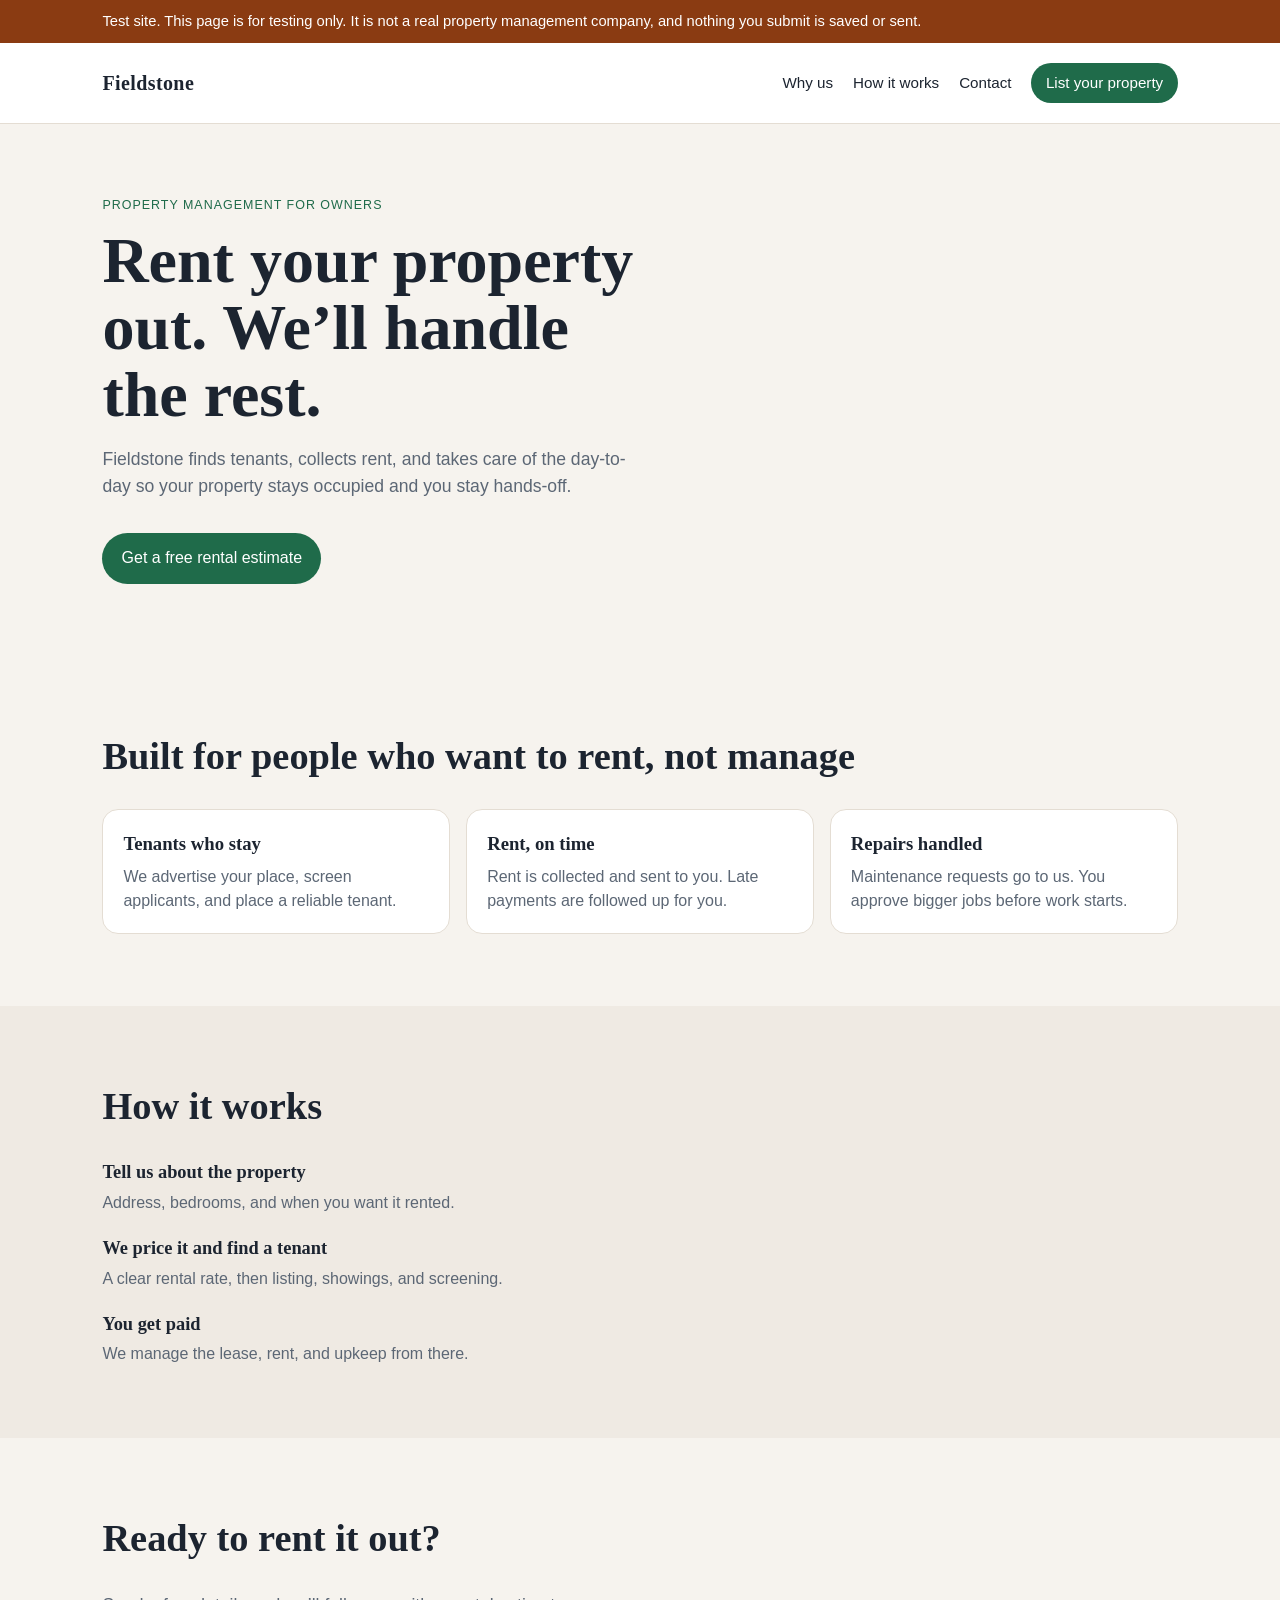
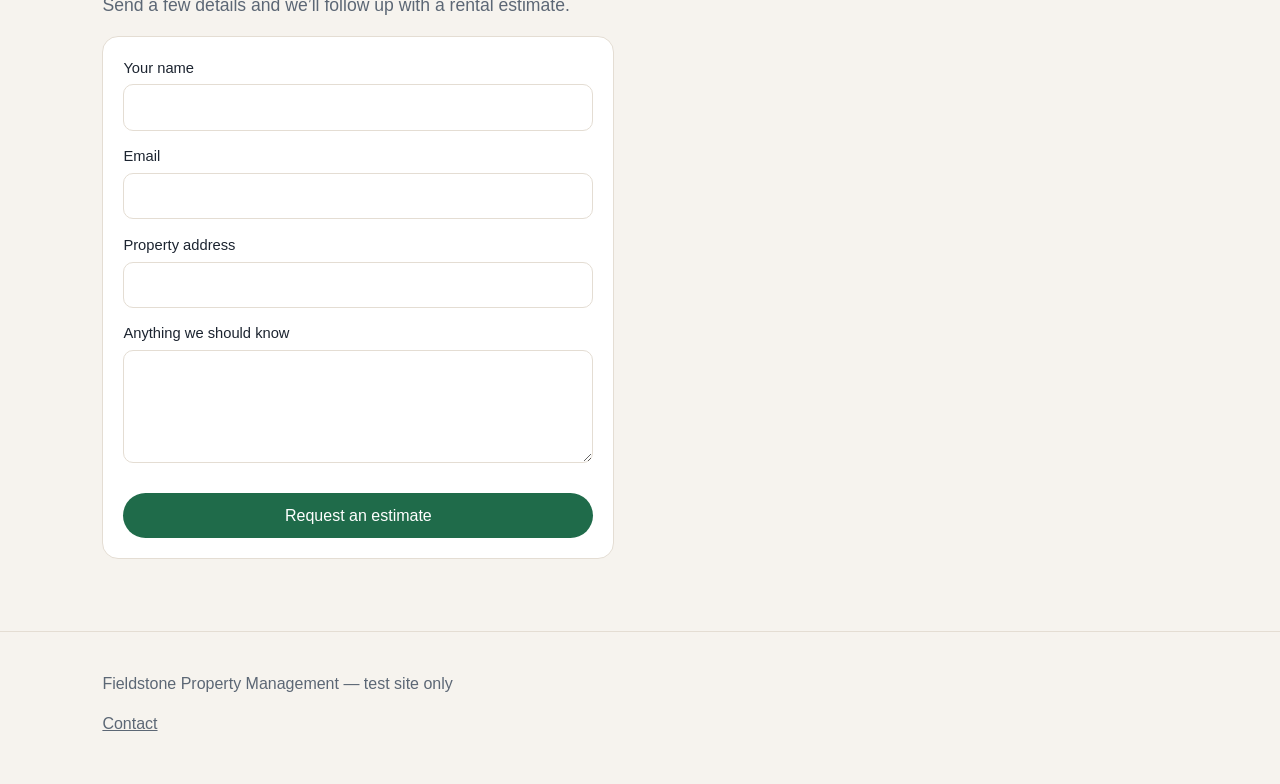
==== index.html @ cdb982b9 "Add a test property site with a contact page. Co-authored-by: Cursor <cursoragent@cursor.com>" ====
<!DOCTYPE html>
<html lang="en">
<head>
  <meta charset="UTF-8">
  <meta name="viewport" content="width=device-width, initial-scale=1.0">
  <title>Fieldstone Property Management — Test Site</title>
  <link rel="stylesheet" href="styles.css">
</head>
<body>
  <p class="test-banner">Test site. This page is for testing only. It is not a real property management company, and nothing you submit is saved or sent.</p>
  <header class="site-header">
    <a class="logo" href="index.html">Fieldstone</a>
    <nav>
      <a href="#why">Why us</a>
      <a href="#how">How it works</a>
      <a href="contact.html">Contact</a>
      <a href="#contact" class="nav-cta">List your property</a>
    </nav>
  </header>

  <main id="top">
    <section class="hero">
      <p class="eyebrow">Property management for owners</p>
      <h1>Rent your property out. We’ll handle the rest.</h1>
      <p class="lead">
        Fieldstone finds tenants, collects rent, and takes care of the day-to-day
        so your property stays occupied and you stay hands-off.
      </p>
      <a class="button" href="#contact">Get a free rental estimate</a>
    </section>

    <section id="why" class="panel">
      <h2>Built for people who want to rent, not manage</h2>
      <div class="cards">
        <article>
          <h3>Tenants who stay</h3>
          <p>We advertise your place, screen applicants, and place a reliable tenant.</p>
        </article>
        <article>
          <h3>Rent, on time</h3>
          <p>Rent is collected and sent to you. Late payments are followed up for you.</p>
        </article>
        <article>
          <h3>Repairs handled</h3>
          <p>Maintenance requests go to us. You approve bigger jobs before work starts.</p>
        </article>
      </div>
    </section>

    <section id="how" class="panel alt">
      <h2>How it works</h2>
      <ol class="steps">
        <li>
          <strong>Tell us about the property</strong>
          <span>Address, bedrooms, and when you want it rented.</span>
        </li>
        <li>
          <strong>We price it and find a tenant</strong>
          <span>A clear rental rate, then listing, showings, and screening.</span>
        </li>
        <li>
          <strong>You get paid</strong>
          <span>We manage the lease, rent, and upkeep from there.</span>
        </li>
      </ol>
    </section>

    <section id="contact" class="panel">
      <h2>Ready to rent it out?</h2>
      <p class="lead">Send a few details and we’ll follow up with a rental estimate.</p>
      <form id="inquiry">
        <label>
          Your name
          <input type="text" name="name" required>
        </label>
        <label>
          Email
          <input type="email" name="email" required>
        </label>
        <label>
          Property address
          <input type="text" name="address" required>
        </label>
        <label>
          Anything we should know
          <textarea name="notes" rows="4"></textarea>
        </label>
        <button class="button" type="submit">Request an estimate</button>
        <p id="thanks" class="thanks" hidden>Test only. This form does not send or save anything.</p>
      </form>
    </section>
  </main>

  <footer>
    <p>Fieldstone Property Management — test site only</p>
    <p><a href="contact.html">Contact</a></p>
  </footer>

  <script>
    document.getElementById("inquiry").addEventListener("submit", function (event) {
      event.preventDefault();
      document.getElementById("thanks").hidden = false;
      event.currentTarget.reset();
    });
  </script>
</body>
</html>
---- styles.css ----
:root {
  --ink: #1c2430;
  --muted: #5c6775;
  --paper: #f6f3ee;
  --card: #ffffff;
  --line: #e4ddd3;
  --accent: #1f6b4a;
  --accent-dark: #174f37;
}

* {
  box-sizing: border-box;
}

.test-banner {
  margin: 0;
  padding: 0.65rem 8vw;
  background: #8a3b12;
  color: #fff;
  font-family: "Segoe UI", sans-serif;
  font-size: 0.92rem;
}

body {
  margin: 0;
  font-family: Georgia, "Times New Roman", serif;
  color: var(--ink);
  background: var(--paper);
  line-height: 1.5;
}

a {
  color: inherit;
}

.site-header {
  display: flex;
  justify-content: space-between;
  align-items: center;
  gap: 1rem;
  padding: 1.25rem 8vw;
  background: #fff;
  border-bottom: 1px solid var(--line);
}

.logo {
  font-size: 1.25rem;
  font-weight: 700;
  text-decoration: none;
  letter-spacing: 0.02em;
}

nav {
  display: flex;
  align-items: center;
  gap: 1.25rem;
  font-family: "Segoe UI", sans-serif;
  font-size: 0.95rem;
}

nav a {
  text-decoration: none;
}

.nav-cta {
  background: var(--accent);
  color: #fff;
  padding: 0.55rem 0.9rem;
  border-radius: 999px;
}

.hero,
.panel {
  padding: 4.5rem 8vw;
}

.hero {
  max-width: 46rem;
}

.eyebrow {
  font-family: "Segoe UI", sans-serif;
  text-transform: uppercase;
  letter-spacing: 0.08em;
  font-size: 0.78rem;
  color: var(--accent);
  margin: 0 0 0.75rem;
}

h1 {
  font-size: clamp(2.4rem, 5vw, 4rem);
  line-height: 1.05;
  margin: 0 0 1rem;
}

h2 {
  font-size: clamp(1.8rem, 3vw, 2.4rem);
  margin: 0 0 1.5rem;
}

.lead {
  font-family: "Segoe UI", sans-serif;
  color: var(--muted);
  font-size: 1.1rem;
  max-width: 38rem;
}

.button {
  display: inline-block;
  margin-top: 1rem;
  background: var(--accent);
  color: #fff;
  text-decoration: none;
  border: 0;
  border-radius: 999px;
  padding: 0.85rem 1.2rem;
  font-family: "Segoe UI", sans-serif;
  font-size: 1rem;
  cursor: pointer;
}

.button:hover,
.nav-cta:hover {
  background: var(--accent-dark);
}

.cards {
  display: grid;
  grid-template-columns: repeat(auto-fit, minmax(220px, 1fr));
  gap: 1rem;
}

.cards article,
form {
  background: var(--card);
  border: 1px solid var(--line);
  border-radius: 16px;
  padding: 1.25rem;
}

h3 {
  margin: 0 0 0.4rem;
}

.cards p,
.steps span {
  font-family: "Segoe UI", sans-serif;
  color: var(--muted);
  margin: 0;
}

.alt {
  background: #efeae3;
}

.steps {
  margin: 0;
  padding: 0;
  list-style: none;
  display: grid;
  gap: 1.25rem;
}

.steps li {
  display: grid;
  gap: 0.25rem;
}

.steps strong {
  font-size: 1.15rem;
}

form {
  display: grid;
  gap: 0.9rem;
  max-width: 32rem;
  font-family: "Segoe UI", sans-serif;
}

label {
  display: grid;
  gap: 0.35rem;
  font-size: 0.92rem;
}

input,
textarea {
  font: inherit;
  padding: 0.7rem 0.75rem;
  border: 1px solid var(--line);
  border-radius: 10px;
}

.thanks {
  margin: 0;
  color: var(--accent-dark);
}

footer {
  padding: 1.5rem 8vw 2rem;
  font-family: "Segoe UI", sans-serif;
  color: var(--muted);
  border-top: 1px solid var(--line);
}

@media (max-width: 700px) {
  .site-header {
    align-items: flex-start;
    flex-direction: column;
  }
}
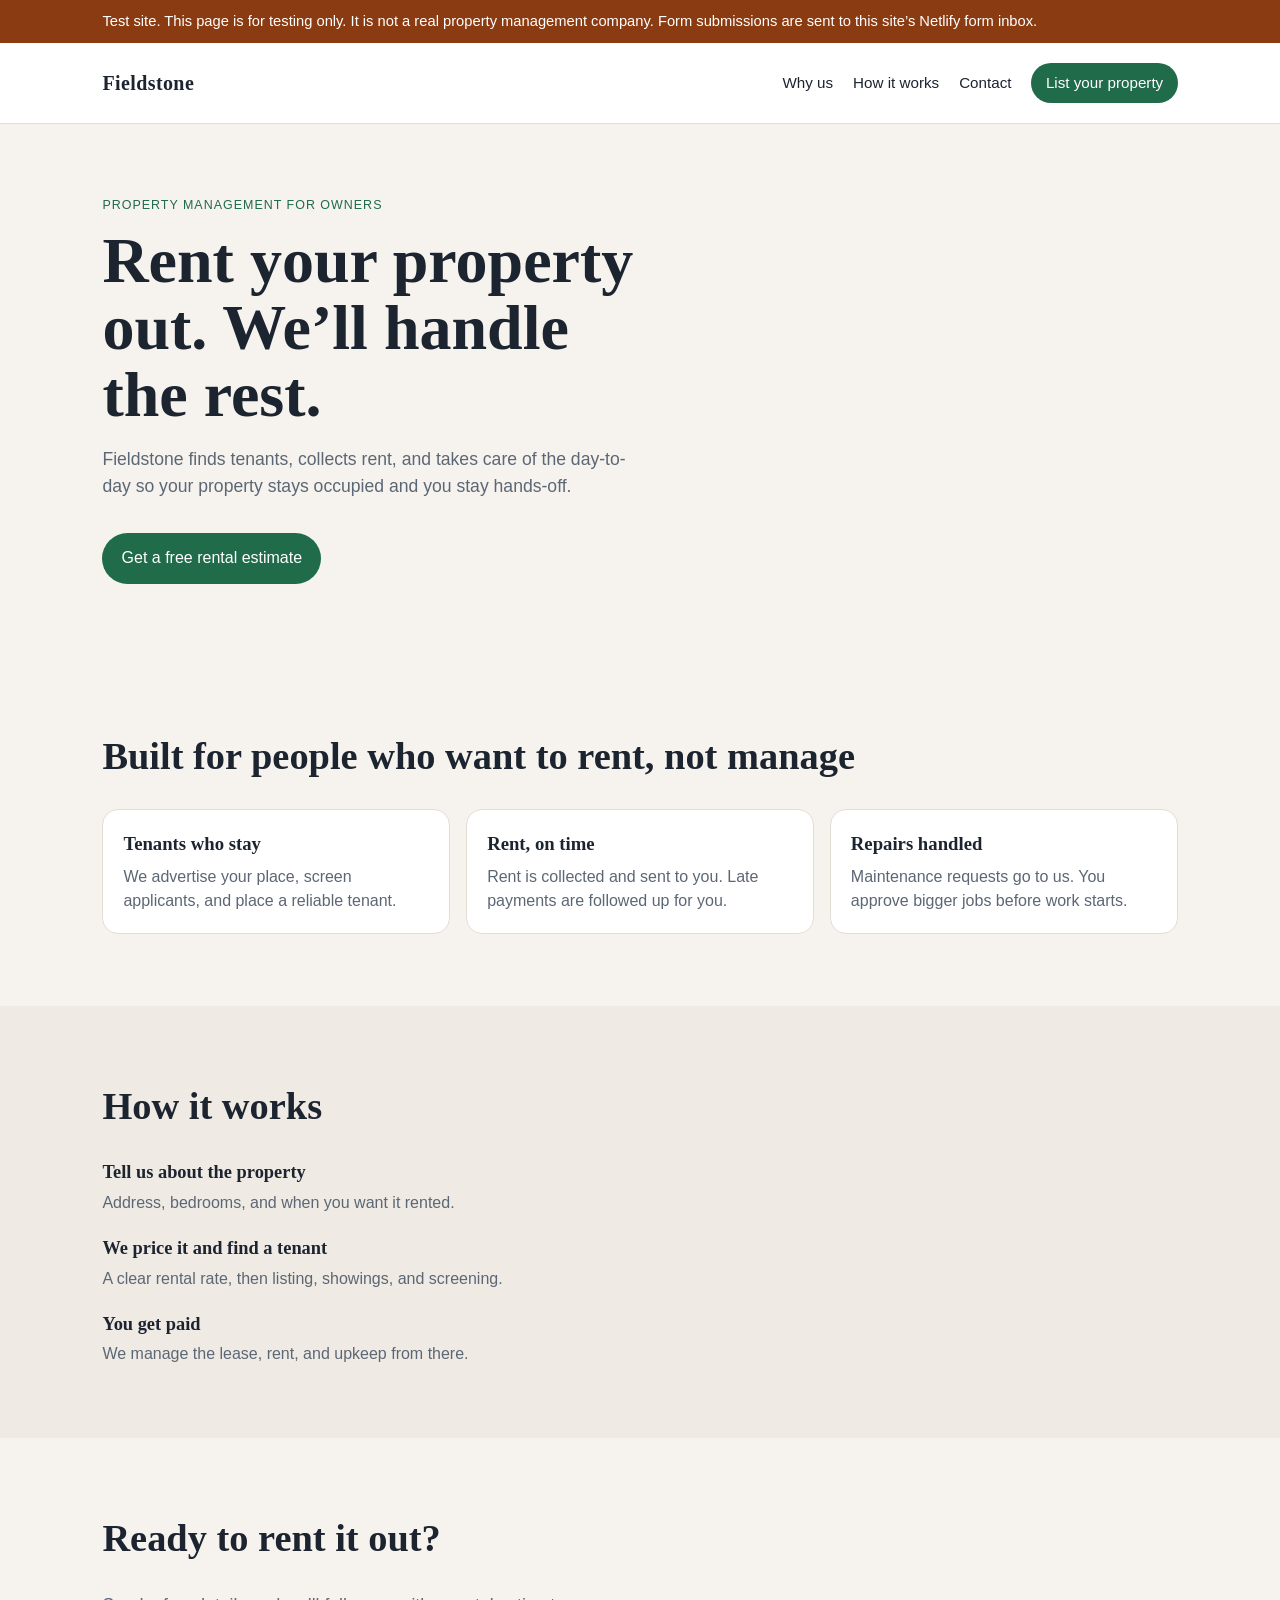
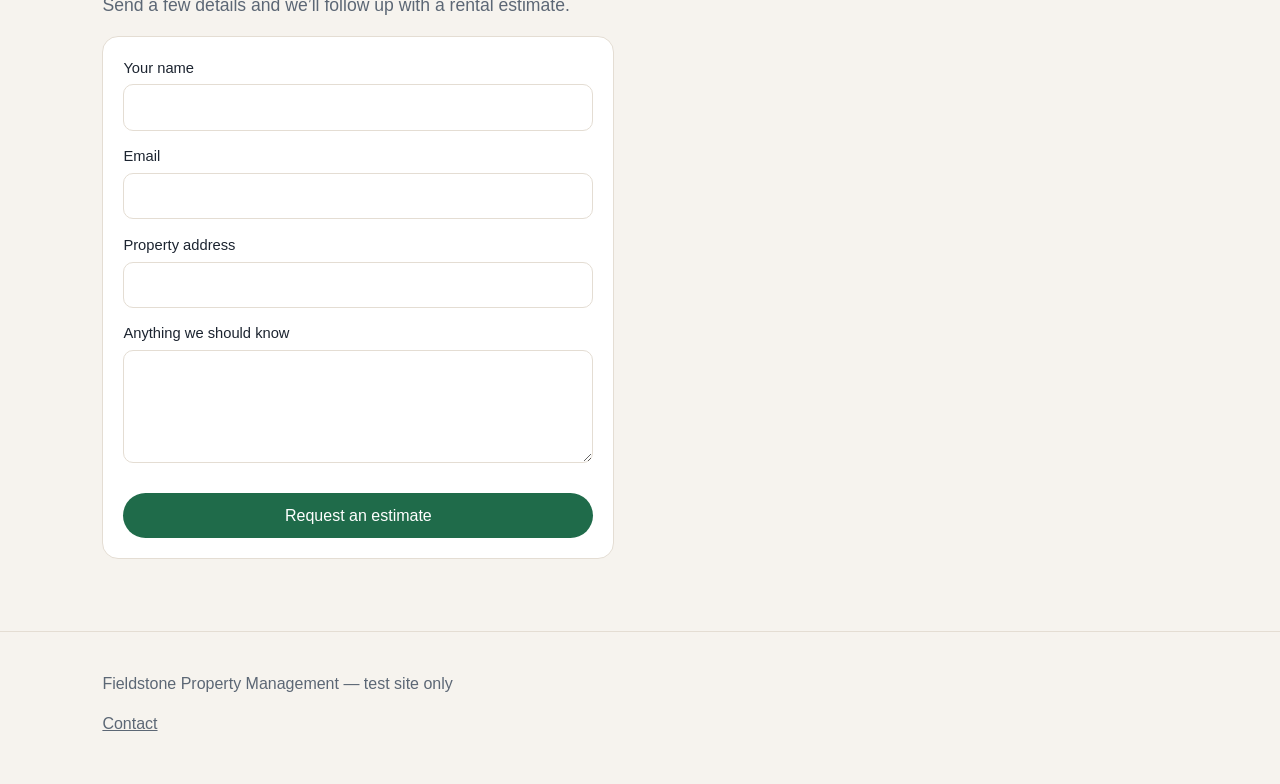
==== commit 291e7aae: "Send the test site forms to Netlify. Co-authored-by: Cursor <cursoragent@cursor.com>" ====
--- a/index.html
+++ b/index.html
@@ -7,7 +7,7 @@
   <link rel="stylesheet" href="styles.css">
 </head>
 <body>
-  <p class="test-banner">Test site. This page is for testing only. It is not a real property management company, and nothing you submit is saved or sent.</p>
+  <p class="test-banner">Test site. This page is for testing only. It is not a real property management company. Form submissions are sent to this site’s Netlify form inbox.</p>
   <header class="site-header">
     <a class="logo" href="index.html">Fieldstone</a>
     <nav>
@@ -68,7 +68,11 @@
     <section id="contact" class="panel">
       <h2>Ready to rent it out?</h2>
       <p class="lead">Send a few details and we’ll follow up with a rental estimate.</p>
-      <form id="inquiry">
+      <form name="rental-estimate" method="POST" action="/" data-netlify="true" netlify-honeypot="bot-field">
+        <input type="hidden" name="form-name" value="rental-estimate">
+        <p hidden>
+          <label>Don’t fill this out <input name="bot-field"></label>
+        </p>
         <label>
           Your name
           <input type="text" name="name" required>
@@ -86,7 +90,8 @@
           <textarea name="notes" rows="4"></textarea>
         </label>
         <button class="button" type="submit">Request an estimate</button>
-        <p id="thanks" class="thanks" hidden>Test only. This form does not send or save anything.</p>
+        <p class="thanks" data-thanks hidden>Sent. This test submission was delivered.</p>
+        <p class="form-error" data-error hidden>Could not send the form. Please try again.</p>
       </form>
     </section>
   </main>
@@ -96,12 +101,6 @@
     <p><a href="contact.html">Contact</a></p>
   </footer>
 
-  <script>
-    document.getElementById("inquiry").addEventListener("submit", function (event) {
-      event.preventDefault();
-      document.getElementById("thanks").hidden = false;
-      event.currentTarget.reset();
-    });
-  </script>
+  <script src="forms.js"></script>
 </body>
 </html>
--- a/styles.css
+++ b/styles.css
@@ -191,9 +191,22 @@
   border-radius: 10px;
 }
 
+.thanks,
+.form-error {
+  margin: 0;
+}
+
 .thanks {
-  margin: 0;
   color: var(--accent-dark);
+}
+
+.form-error {
+  color: #8a3b12;
+}
+
+button:disabled {
+  opacity: 0.7;
+  cursor: wait;
 }
 
 footer {
